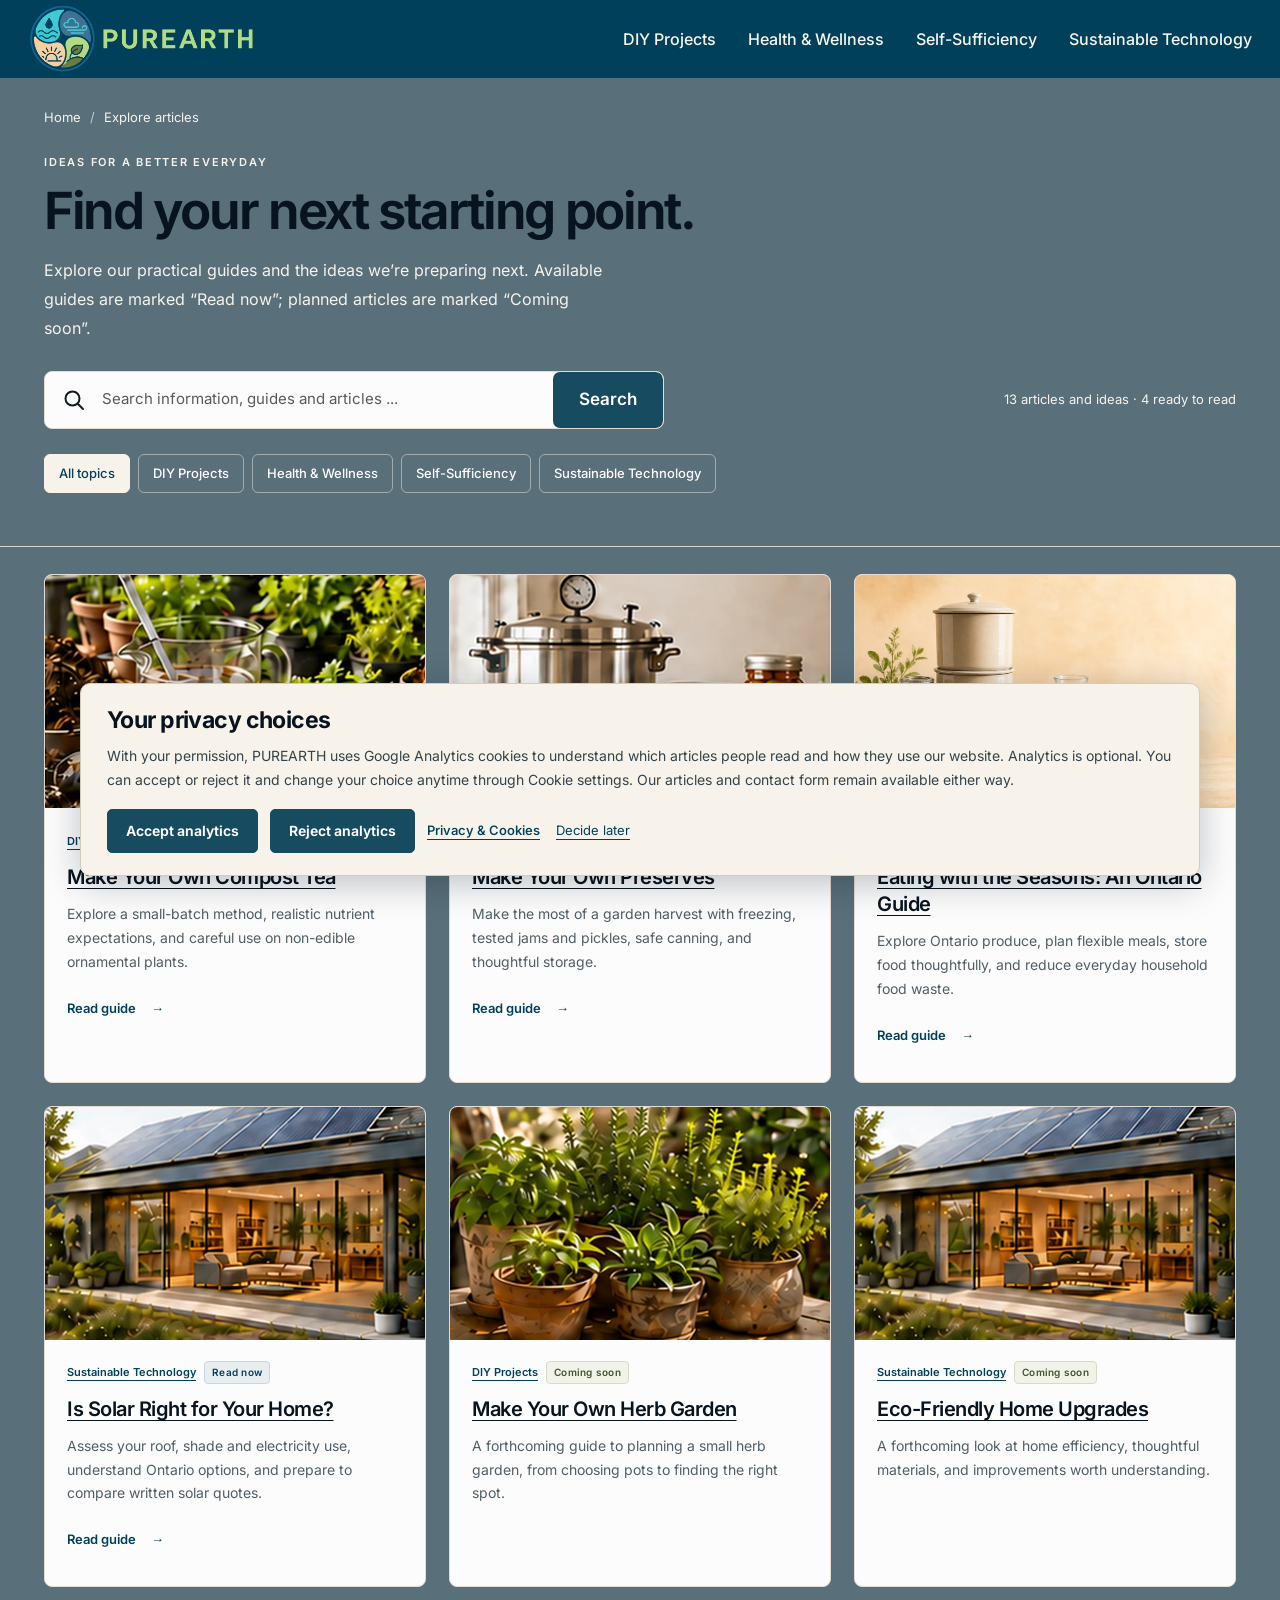
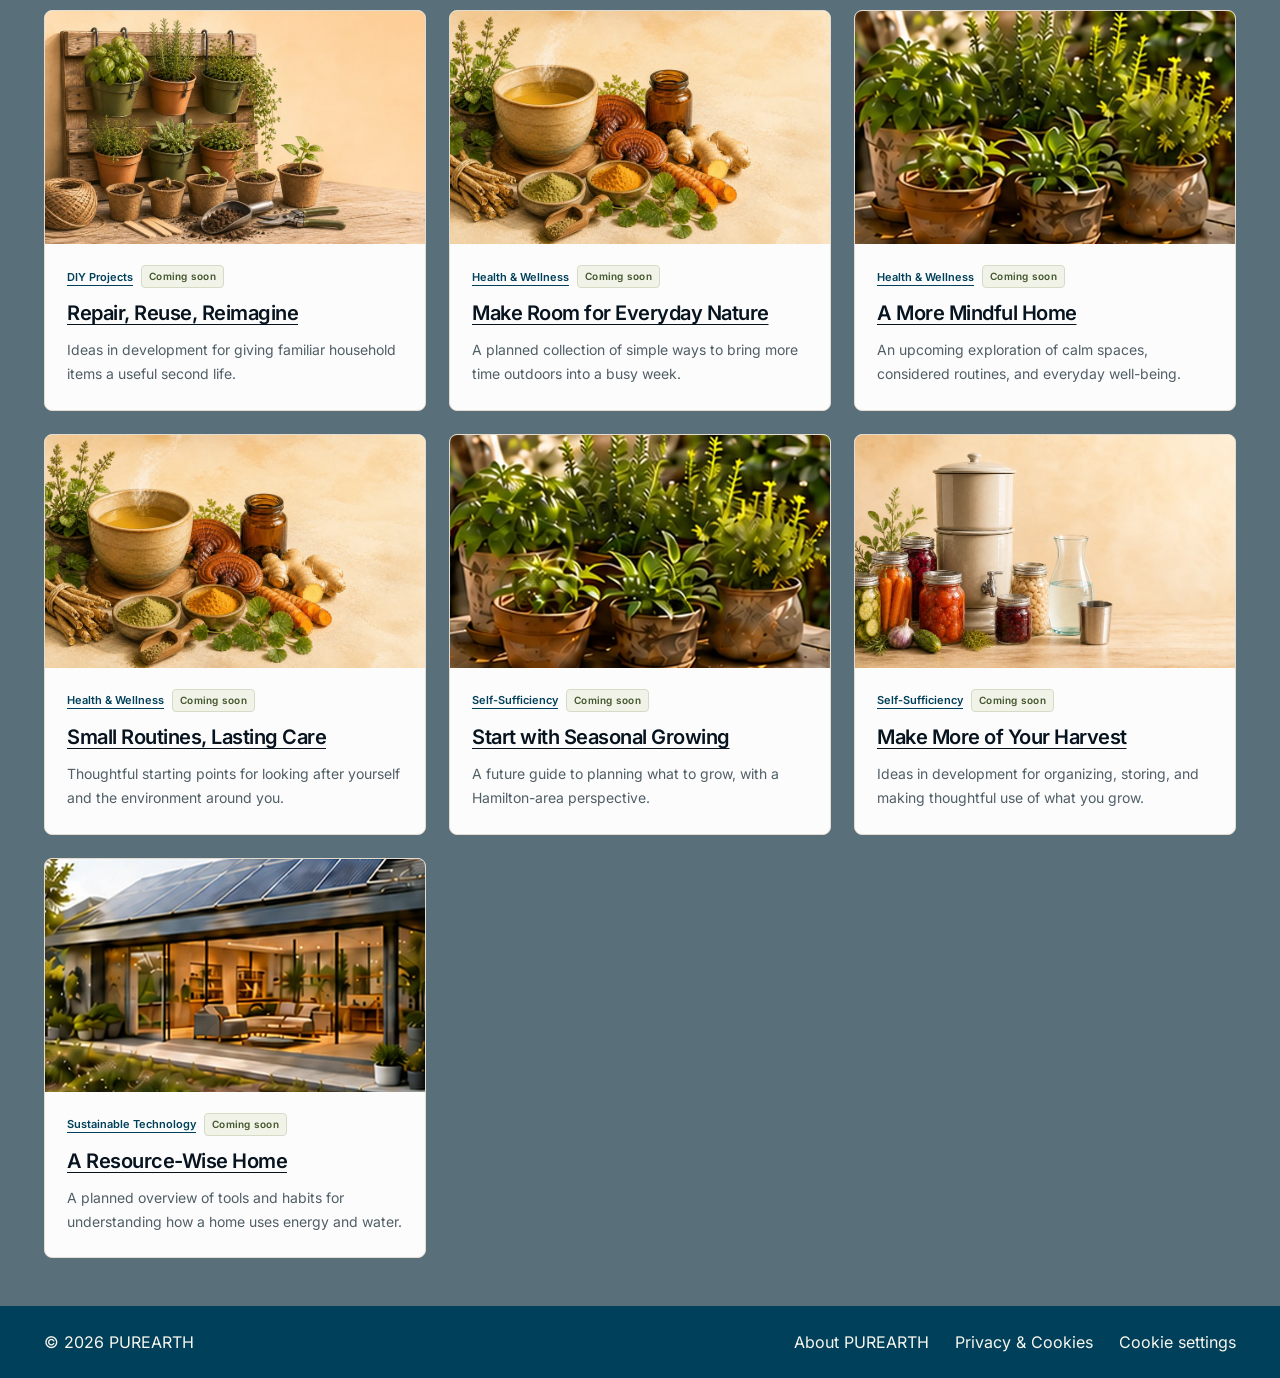
==== articles.html @ fa73b96b "Add files via upload" ====
<!doctype html>
<html lang="en-CA">
<head>
  <meta charset="utf-8">
  <meta name="viewport" content="width=device-width, initial-scale=1">
  <meta name="theme-color" content="#01405a">
  <meta name="description" content="Find PUREARTH guides about practical projects, seasonal eating, home preservation, and residential solar, alongside upcoming ideas.">
  <title>Explore Articles | PUREARTH</title>
  <link rel="icon" href="assets/images/favicon.png" type="image/png">
  <link rel="preload" href="assets/fonts/inter-latin.woff2" as="font" type="font/woff2" crossorigin>
  <link rel="stylesheet" href="assets/styles.css">
  <link rel="stylesheet" href="assets/privacy.css">
  <script src="assets/content.js" defer></script>
  <script src="assets/site.js" defer></script>
  <script src="assets/privacy.js" defer></script>
  <noscript><style>.main-nav{display:flex!important;flex-wrap:wrap;flex-direction:row}.menu-toggle{display:none!important}</style></noscript>
</head>
<body data-page="articles" data-analytics-page="articles.html">
<a class="skip-link" href="#main-content">Skip to content</a>
  <header class="site-header"><div class="header-inner">
    <a class="brand" href="index.html" aria-label="PUREARTH home"><img src="assets/images/purearth-logo.webp" alt="PUREARTH" width="900" height="268" fetchpriority="high"></a>
    <button class="menu-toggle" aria-expanded="false" aria-controls="main-nav" type="button"><svg viewBox="0 0 24 24" width="20" height="20" fill="none" aria-hidden="true"><path d="M4 6h16M4 12h16M4 18h16" stroke="currentColor" stroke-width="1.8" stroke-linecap="round"/></svg><span>Menu</span></button>
    <nav class="main-nav" id="main-nav" aria-label="Main navigation"><a href="diy-projects.html">DIY Projects</a><a href="health-wellness.html">Health &amp; Wellness</a><a href="self-sufficiency.html">Self-Sufficiency</a><a href="sustainable-technology.html">Sustainable Technology</a></nav>
  </div></header>
<main id="main-content"><section class="page-top"><div class="container"><nav class="breadcrumbs" aria-label="Breadcrumb"><a href="index.html">Home</a><span aria-hidden="true">/</span><span aria-current="page">Explore articles</span></nav><div class="directory-header"><p class="eyebrow">Ideas for a better everyday</p><h1 class="page-title">Find your next starting point.</h1><p class="page-description">Explore our practical guides and the ideas we’re preparing next. Available guides are marked “Read now”; planned articles are marked “Coming soon”.</p></div><div class="directory-toolbar"><form class="search-form directory-search" action="articles.html" method="get" role="search" id="directory-search">
    <label class="sr-only" for="directory-query">Search information, guides and articles</label><svg width="24" height="24" viewBox="0 0 24 24" fill="none" aria-hidden="true"><circle cx="10.5" cy="10.5" r="7" stroke="currentColor" stroke-width="2"/><path d="m16 16 5 5" stroke="currentColor" stroke-width="2" stroke-linecap="round"/></svg>
    <input id="directory-query" name="q" type="search" placeholder="Search information, guides and articles ..." maxlength="120" autocomplete="off">
    <button type="submit">Search</button>
  </form><p class="results-count" id="results-count" role="status" aria-live="polite" aria-atomic="true">13 articles and ideas · 4 ready to read</p></div><div class="filter-row" role="group" aria-label="Filter articles by topic"><button class="filter-button" type="button" data-filter="all" aria-pressed="true">All topics</button><button class="filter-button" type="button" data-filter="diy" aria-pressed="false">DIY Projects</button><button class="filter-button" type="button" data-filter="wellness" aria-pressed="false">Health &amp; Wellness</button><button class="filter-button" type="button" data-filter="self" aria-pressed="false">Self-Sufficiency</button><button class="filter-button" type="button" data-filter="technology" aria-pressed="false">Sustainable Technology</button></div><noscript><p class="noscript-notice">All guides and upcoming ideas are shown below. Enable JavaScript to search or filter this collection.</p></noscript></div></section><section class="collection-section" aria-label="Articles and upcoming ideas"><div class="container"><div class="article-grid collection-grid" id="article-results"><article class="article-card" data-category="diy" data-published="true" data-search="make your own compost tea explore a small-batch method, realistic nutrient expectations, and careful use on non-edible ornamental plants. diy projects compost garden soil"><img src="assets/images/article-compost-tea.webp" alt="" width="640" height="395" loading="lazy" decoding="async"><div class="article-copy"><div class="article-meta"><a href="diy-projects.html">DIY Projects</a><span class="status-label status-published">Read now</span></div><h3><a href="make-your-own-compost-tea.html">Make Your Own Compost Tea</a></h3><p>Explore a small-batch method, realistic nutrient expectations, and careful use on non-edible ornamental plants.</p><a class="article-read-link" href="make-your-own-compost-tea.html" aria-label="Read Make Your Own Compost Tea">Read guide <span aria-hidden="true">→</span></a></div></article><article class="article-card" data-category="self" data-published="true" data-search="make your own preserves make the most of a garden harvest with freezing, tested jams and pickles, safe canning, and thoughtful storage. self-sufficiency food canning preserving harvest"><img src="assets/images/article-preserves.webp" alt="" width="640" height="395" loading="lazy" decoding="async"><div class="article-copy"><div class="article-meta"><a href="self-sufficiency.html">Self-Sufficiency</a><span class="status-label status-published">Read now</span></div><h3><a href="make-your-own-preserves.html">Make Your Own Preserves</a></h3><p>Make the most of a garden harvest with freezing, tested jams and pickles, safe canning, and thoughtful storage.</p><a class="article-read-link" href="make-your-own-preserves.html" aria-label="Read Make Your Own Preserves">Read guide <span aria-hidden="true">→</span></a></div></article><article class="article-card" data-category="wellness" data-published="true" data-search="eating with the seasons: an ontario guide explore ontario produce, plan flexible meals, store food thoughtfully, and reduce everyday household food waste. health &amp; wellness seasonal ontario hamilton food produce meals waste"><img src="assets/images/category-graphic-3.webp" alt="" width="640" height="395" loading="lazy" decoding="async"><div class="article-copy"><div class="article-meta"><a href="health-wellness.html">Health &amp; Wellness</a><span class="status-label status-published">Read now</span></div><h3><a href="eating-with-the-seasons-ontario.html">Eating with the Seasons: An Ontario Guide</a></h3><p>Explore Ontario produce, plan flexible meals, store food thoughtfully, and reduce everyday household food waste.</p><a class="article-read-link" href="eating-with-the-seasons-ontario.html" aria-label="Read Eating with the Seasons: An Ontario Guide">Read guide <span aria-hidden="true">→</span></a></div></article><article class="article-card" data-category="technology" data-published="true" data-search="is solar right for your home? assess your roof, shade and electricity use, understand ontario options, and prepare to compare written solar quotes. sustainable technology solar energy technology roof shade ontario hamilton"><img src="assets/images/article-eco-home.webp" alt="" width="640" height="395" loading="lazy" decoding="async"><div class="article-copy"><div class="article-meta"><a href="sustainable-technology.html">Sustainable Technology</a><span class="status-label status-published">Read now</span></div><h3><a href="is-solar-right-for-your-home.html">Is Solar Right for Your Home?</a></h3><p>Assess your roof, shade and electricity use, understand Ontario options, and prepare to compare written solar quotes.</p><a class="article-read-link" href="is-solar-right-for-your-home.html" aria-label="Read Is Solar Right for Your Home?">Read guide <span aria-hidden="true">→</span></a></div></article><article class="article-card" data-category="diy" data-published="false" data-search="make your own herb garden a forthcoming guide to planning a small herb garden, from choosing pots to finding the right spot. diy projects herbs garden pots plants"><img src="assets/images/article-herb-garden.webp" alt="" width="640" height="395" loading="lazy" decoding="async"><div class="article-copy"><div class="article-meta"><a href="diy-projects.html">DIY Projects</a><span class="status-label">Coming soon</span></div><h3><a href="diy-projects.html#herb-garden">Make Your Own Herb Garden</a></h3><p>A forthcoming guide to planning a small herb garden, from choosing pots to finding the right spot.</p></div></article><article class="article-card" data-category="technology" data-published="false" data-search="eco-friendly home upgrades a forthcoming look at home efficiency, thoughtful materials, and improvements worth understanding. sustainable technology home solar energy efficiency"><img src="assets/images/article-eco-home.webp" alt="" width="640" height="395" loading="lazy" decoding="async"><div class="article-copy"><div class="article-meta"><a href="sustainable-technology.html">Sustainable Technology</a><span class="status-label">Coming soon</span></div><h3><a href="sustainable-technology.html#eco-home">Eco-Friendly Home Upgrades</a></h3><p>A forthcoming look at home efficiency, thoughtful materials, and improvements worth understanding.</p></div></article><article class="article-card" data-category="diy" data-published="false" data-search="repair, reuse, reimagine ideas in development for giving familiar household items a useful second life. diy projects repair reuse waste"><img src="assets/images/category-graphic-1.webp" alt="" width="640" height="395" loading="lazy" decoding="async"><div class="article-copy"><div class="article-meta"><a href="diy-projects.html">DIY Projects</a><span class="status-label">Coming soon</span></div><h3><a href="diy-projects.html#repair-reuse">Repair, Reuse, Reimagine</a></h3><p>Ideas in development for giving familiar household items a useful second life.</p></div></article><article class="article-card" data-category="wellness" data-published="false" data-search="make room for everyday nature a planned collection of simple ways to bring more time outdoors into a busy week. health &amp; wellness nature outdoors mindful"><img src="assets/images/category-graphic-2.webp" alt="" width="640" height="395" loading="lazy" decoding="async"><div class="article-copy"><div class="article-meta"><a href="health-wellness.html">Health &amp; Wellness</a><span class="status-label">Coming soon</span></div><h3><a href="health-wellness.html#everyday-nature">Make Room for Everyday Nature</a></h3><p>A planned collection of simple ways to bring more time outdoors into a busy week.</p></div></article><article class="article-card" data-category="wellness" data-published="false" data-search="a more mindful home an upcoming exploration of calm spaces, considered routines, and everyday well-being. health &amp; wellness mindful wellness home"><img src="assets/images/article-herb-garden.webp" alt="" width="640" height="395" loading="lazy" decoding="async"><div class="article-copy"><div class="article-meta"><a href="health-wellness.html">Health &amp; Wellness</a><span class="status-label">Coming soon</span></div><h3><a href="health-wellness.html#mindful-home">A More Mindful Home</a></h3><p>An upcoming exploration of calm spaces, considered routines, and everyday well-being.</p></div></article><article class="article-card" data-category="wellness" data-published="false" data-search="small routines, lasting care thoughtful starting points for looking after yourself and the environment around you. health &amp; wellness routines wellness living"><img src="assets/images/category-graphic-2.webp" alt="" width="640" height="395" loading="lazy" decoding="async"><div class="article-copy"><div class="article-meta"><a href="health-wellness.html">Health &amp; Wellness</a><span class="status-label">Coming soon</span></div><h3><a href="health-wellness.html#thoughtful-routines">Small Routines, Lasting Care</a></h3><p>Thoughtful starting points for looking after yourself and the environment around you.</p></div></article><article class="article-card" data-category="self" data-published="false" data-search="start with seasonal growing a future guide to planning what to grow, with a hamilton-area perspective. self-sufficiency growing hamilton seasons garden"><img src="assets/images/article-herb-garden.webp" alt="" width="640" height="395" loading="lazy" decoding="async"><div class="article-copy"><div class="article-meta"><a href="self-sufficiency.html">Self-Sufficiency</a><span class="status-label">Coming soon</span></div><h3><a href="self-sufficiency.html#seasonal-growing">Start with Seasonal Growing</a></h3><p>A future guide to planning what to grow, with a Hamilton-area perspective.</p></div></article><article class="article-card" data-category="self" data-published="false" data-search="make more of your harvest ideas in development for organizing, storing, and making thoughtful use of what you grow. self-sufficiency harvest storage food waste"><img src="assets/images/category-graphic-3.webp" alt="" width="640" height="395" loading="lazy" decoding="async"><div class="article-copy"><div class="article-meta"><a href="self-sufficiency.html">Self-Sufficiency</a><span class="status-label">Coming soon</span></div><h3><a href="self-sufficiency.html#use-the-harvest">Make More of Your Harvest</a></h3><p>Ideas in development for organizing, storing, and making thoughtful use of what you grow.</p></div></article><article class="article-card" data-category="technology" data-published="false" data-search="a resource-wise home a planned overview of tools and habits for understanding how a home uses energy and water. sustainable technology water energy home efficiency"><img src="assets/images/article-eco-home.webp" alt="" width="640" height="395" loading="lazy" decoding="async"><div class="article-copy"><div class="article-meta"><a href="sustainable-technology.html">Sustainable Technology</a><span class="status-label">Coming soon</span></div><h3><a href="sustainable-technology.html#resource-wise">A Resource-Wise Home</a></h3><p>A planned overview of tools and habits for understanding how a home uses energy and water.</p></div></article></div><div class="no-results" id="no-results" hidden><h2>No matching topics yet.</h2><p>Try a broader search, such as “garden”, “home”, or “energy”.</p><button class="button" id="reset-search" type="button">Show all topics</button></div></div></section></main>
<footer class="site-footer"><div class="container footer-inner"><p>© 2026 PUREARTH</p><nav aria-label="Footer"><a href="about.html">About PUREARTH</a><a href="privacy.html">Privacy &amp; Cookies</a><a href="privacy.html#choices" data-cookie-settings>Cookie settings</a></nav></div></footer>
<section class="privacy-banner" id="privacy-banner" aria-labelledby="privacy-banner-title" hidden><div class="privacy-banner-copy"><h2 id="privacy-banner-title">Your privacy choices</h2><p>With your permission, PUREARTH uses Google Analytics cookies to understand which articles people read and how they use our website. Analytics is optional. You can accept or reject it and change your choice anytime through Cookie settings. Our articles and contact form remain available either way.</p></div><div class="privacy-actions"><button class="privacy-button" type="button" data-consent="granted">Accept analytics</button><button class="privacy-button" type="button" data-consent="denied">Reject analytics</button><a href="privacy.html">Privacy &amp; Cookies</a><button class="privacy-later" id="privacy-later" type="button">Decide later</button></div></section>
<dialog class="privacy-dialog" id="privacy-dialog" aria-labelledby="privacy-dialog-title" aria-describedby="privacy-dialog-description"><h2 id="privacy-dialog-title">Your privacy choices</h2><p id="privacy-dialog-description">Analytics is optional and off until you accept. Essential browser storage remembers your choice. You can browse our articles and use the contact form with analytics off.</p><p class="privacy-choice-status" data-consent-status></p><div class="privacy-actions"><button class="privacy-button" type="button" data-consent="granted">Accept analytics</button><button class="privacy-button" type="button" data-consent="denied">Reject analytics</button></div><div class="privacy-dialog-links"><a href="privacy.html">Read Privacy &amp; Cookies</a><button class="privacy-later" id="privacy-close" type="button">Close settings</button></div></dialog>
<p class="sr-only" id="privacy-announcement" role="status" aria-live="polite"></p>
</body>
</html>
---- assets/styles.css ----
@font-face {
  font-family: 'Inter';
  src: url('fonts/inter-latin.woff2') format('woff2');
  font-weight: 100 900;
  font-style: normal;
  font-display: swap;
}

:root {
  --slate: #596f7a;
  --banner: #01405a;
  --button: #164b60;
  --ink: #07131e;
  --paper: #fcfcfc;
  --cream: #f7f3eb;
  --border: #e5dcd1;
  --olive: #586d33;
  --muted: #505e66;
  --light-text: #f8f6ee;
  --radius: 8px;
  --container: 1600px;
  --footer-height: 72px;
}

* { box-sizing: border-box; }
html { scroll-behavior: smooth; scroll-padding-top: 24px; }
body { margin: 0; color: var(--ink); background: var(--slate); font-family: 'Inter', Arial, sans-serif; -webkit-font-smoothing: antialiased; line-height: 1.5; }
a { color: inherit; text-decoration-thickness: 1px; text-underline-offset: 4px; }
button, input, textarea, select { font: inherit; }
button, a, input, textarea { -webkit-tap-highlight-color: transparent; }
button { cursor: pointer; }
img { display: block; max-width: 100%; height: auto; }
svg { display: block; flex: none; }
h1, h2, h3, p { margin-top: 0; }
[hidden] { display: none !important; }
:focus-visible { outline: 3px solid #f9cfa1; outline-offset: 5px; }
.paper :focus-visible, input:focus-visible, textarea:focus-visible, .category-card:focus-visible, .article-card:focus-visible { outline-color: var(--banner); }
.container { width: min(calc(100% - 88px), var(--container)); margin-inline: auto; }
.sr-only { position: absolute; width: 1px; height: 1px; padding: 0; overflow: hidden; clip: rect(0, 0, 0, 0); white-space: nowrap; border: 0; }
.skip-link { position: fixed; z-index: 20; top: 12px; left: 12px; background: var(--paper); color: var(--ink); padding: 12px 18px; border-radius: 4px; transform: translateY(-180%); }
.skip-link:focus { transform: translateY(0); }

.site-header, .site-footer { color: var(--light-text); background: var(--banner); }
.header-inner { width: min(calc(100% - 56px), 1660px); min-height: 78px; display: flex; align-items: center; justify-content: space-between; gap: 32px; margin-inline: auto; }
.brand { display: inline-flex; flex: none; align-items: center; min-width: 200px; text-decoration: none; }
.brand img { width: 230px; height: 68px; object-fit: contain; }
.main-nav { display: flex; align-items: center; gap: clamp(20px, 2.5vw, 42px); }
.main-nav a { position: relative; padding: 25px 0; white-space: nowrap; text-decoration: none; font-size: 16px; font-weight: 500; }
.main-nav a::after { content: ''; position: absolute; left: 0; right: 0; bottom: 17px; height: 2px; background: #c5db94; transform: scaleX(0); transition: transform .18s ease; }
.main-nav a:hover::after, .main-nav a[aria-current='page']::after { transform: scaleX(1); }
.menu-toggle { display: none; color: var(--light-text); background: transparent; border: 1px solid #d7e3ea77; border-radius: 6px; padding: 8px 11px; align-items: center; gap: 8px; }
.site-footer { margin-top: auto; }
.footer-inner { min-height: var(--footer-height); display: flex; align-items: center; justify-content: space-between; gap: 22px; font-size: 16px; padding-block: 20px; }
.footer-inner p { margin-bottom: 0; }
.footer-inner nav { display: flex; gap: 26px; }
.footer-inner a { text-decoration: none; }
.footer-inner a:hover { text-decoration: underline; }
.domain-sale-banner { display: flex; align-items: center; justify-content: center; min-height: var(--footer-height); padding-block: 12px; background: #ffeb00; color: #000; text-align: center; }
.domain-sale-banner p { margin: 0; font-size: clamp(14px, 1.45vw, 22px); line-height: 1.35; font-weight: 750; text-wrap: balance; }
body { min-height: 100vh; display: flex; flex-direction: column; }
main { flex: 1; }

.home-intro { padding-block: 34px 26px; }
.intro-grid { display: grid; grid-template-columns: 1fr 1.07fr; gap: clamp(28px, 5vw, 76px); align-items: stretch; }
.intro-copy { min-width: 0; display: flex; flex-direction: column; justify-content: space-between; padding-block: 4px 0; }
.hero-heading { font-size: clamp(32px, 3.3vw, 52px); line-height: 1.2; font-weight: 650; letter-spacing: -.045em; margin-bottom: 24px; }
.hero-heading span { display: block; margin-bottom: clamp(14px, 1.3vw, 21px); white-space: nowrap; }
.hero-heading span:last-child { margin-bottom: 0; font-size: .94em; }
.search-form { display: flex; align-items: stretch; border: 1px solid var(--border); border-radius: var(--radius); background: var(--paper); min-height: 58px; overflow: hidden; }
.search-form svg { width: 24px; height: 24px; margin: 16px 0 16px 17px; color: #10191d; }
.search-form input { min-width: 0; width: 100%; border: 0; outline: none; background: transparent; padding: 14px 16px; font-size: 15px; color: var(--ink); }
.search-form input::placeholder { color: #585a5d; opacity: 1; }
.search-form:focus-within { outline: 3px solid var(--cream); outline-offset: 4px; }
.search-form button { flex: none; background: var(--button); color: white; font-size: 17px; font-weight: 600; border: 0; border-radius: 7px; padding-inline: 26px; transition: background .15s ease; }
.search-form button:hover { background: #0a3648; }
.category-stack { display: grid; grid-template-rows: repeat(4, 1fr); gap: 7px; }
.category-card { display: grid; grid-template-columns: 16.8% 40.2% 43%; border: 1px solid var(--border); overflow: hidden; background: var(--paper); border-radius: var(--radius); height: clamp(108px, 7.6vw, 124px); color: var(--ink); text-decoration: none; transition: box-shadow .18s ease, transform .18s ease; }
.category-card:hover { transform: translateX(3px); box-shadow: 0 4px 14px #13263126; }
.category-icon { width: 100%; height: 100%; object-fit: cover; background: var(--olive); }
.category-copy { align-self: center; padding: 12px 13px 12px 21px; }
.category-copy h2 { font-size: clamp(17px, 1.35vw, 21px); line-height: 1.18; letter-spacing: -.035em; margin-bottom: 9px; font-weight: 650; }
.category-copy p { font-size: clamp(12px, .92vw, 14px); line-height: 1.6; margin: 0; }
.category-scene { position: relative; overflow: hidden; min-height: 100%; background: #fce5c4; }
.category-scene img { position: absolute; width: 100%; height: 100%; object-fit: cover; object-position: 28% center; }
.category-scene svg { position: absolute; right: 13px; top: calc(50% - 12px); width: 24px; height: 24px; color: #41612b; filter: drop-shadow(0 0 3px #fff6df); }

.featured-section { border-top: 1px solid #d7d2cb; padding-block: 20px 30px; }
.section-heading { display: flex; align-items: center; justify-content: space-between; gap: 20px; margin-bottom: 12px; }
.section-heading h2 { margin: 0; font-size: clamp(23px, 2.1vw, 30px); font-weight: 650; letter-spacing: -.035em; line-height: 1.35; }
.view-all { color: var(--banner); background: var(--cream); display: inline-flex; align-items: center; gap: 12px; padding: 5px 9px 5px 12px; border-radius: 5px; white-space: nowrap; text-decoration: none; font-size: 16px; }
.view-all:hover { background: white; }
.view-all svg { width: 18px; height: 18px; }
.article-grid { display: grid; grid-template-columns: repeat(4, minmax(0, 1fr)); gap: 16px; }
.article-card { display: flex; flex-direction: column; background: var(--paper); border: 1px solid var(--border); border-radius: var(--radius); overflow: hidden; text-decoration: none; color: var(--ink); min-width: 0; transition: transform .18s ease, box-shadow .18s ease; }
a.article-card:hover { transform: translateY(-3px); box-shadow: 0 7px 18px #172f3a2b; }
.article-card > img { width: 100%; aspect-ratio: 1.63; object-fit: cover; }
.article-card .article-copy { padding: 15px 16px 17px; }
.article-card h3 { margin: 0; font-size: clamp(15px, 1.3vw, 20px); font-weight: 600; letter-spacing: -.025em; line-height: 1.35; }
.article-card p { margin: 11px 0 0; color: var(--muted); font-size: 14px; line-height: 1.7; }

.page-top { padding-block: 30px 28px; }
.breadcrumbs { display: flex; gap: 9px; align-items: center; font-size: 13px; margin-bottom: 26px; color: var(--cream); }
.breadcrumbs a { text-decoration: none; }
.breadcrumbs a:hover { text-decoration: underline; }
.breadcrumbs span[aria-hidden] { opacity: .7; }
.page-intro-grid { display: grid; grid-template-columns: 1.1fr 1fr; gap: 48px; align-items: center; }
.eyebrow { color: var(--cream); font-size: 11px; font-weight: 600; text-transform: uppercase; letter-spacing: .16em; margin-bottom: 12px; }
.page-title { font-size: clamp(34px, 4vw, 58px); line-height: 1.1; letter-spacing: -.045em; font-weight: 650; margin-bottom: 18px; }
.page-lead { font-size: clamp(21px, 2.1vw, 29px); font-weight: 500; letter-spacing: -.025em; line-height: 1.35; margin-bottom: 14px; }
.page-description { color: var(--cream); font-size: 16px; max-width: 560px; line-height: 1.8; margin-bottom: 0; }
.category-cover { border: 1px solid var(--border); border-radius: var(--radius); width: 100%; aspect-ratio: 2.25; object-fit: cover; object-position: left center; }
.topic-tags { display: flex; flex-wrap: wrap; gap: 8px; padding: 0; list-style: none; margin: 22px 0 0; }
.topic-tags li { border: 1px solid #e5dcd166; border-radius: 30px; color: var(--cream); font-size: 12px; padding: 6px 12px; }
.collection-section { border-top: 1px solid #d7d2cb; padding-block: 27px 48px; }
.collection-section .section-heading { margin-bottom: 22px; align-items: end; }
.collection-section .section-heading p { margin: 7px 0 0; color: var(--cream); font-size: 14px; }
.collection-grid { grid-template-columns: repeat(3, minmax(0, 1fr)); gap: 23px; }
.article-card[id] { scroll-margin-top: 30px; }
.article-card:target { outline: 3px solid #f9cfa1; outline-offset: 5px; }
.article-meta { display: flex; gap: 8px; align-items: center; flex-wrap: wrap; margin-bottom: 12px; }
.article-meta a { font-size: 11px; color: var(--banner); font-weight: 600; }
.status-label { display: inline-block; border: 1px solid #d5dcc5; background: #f1f3e9; color: #42552b; border-radius: 4px; font-size: 10px; font-weight: 600; padding: 3px 7px; letter-spacing: .025em; }
.status-published { border-color: #c5d8df; background: #e8eef0; color: var(--banner); }
.article-read-link { display: inline-flex; align-items: center; gap: 15px; min-height: 44px; margin-top: 13px; color: var(--banner); font-size: 13px; font-weight: 600; text-decoration: none; }
.article-read-link:hover { text-decoration: underline; }
.main-nav a[aria-current='true']::after { transform: scaleX(1); }
.collection-grid .article-copy { padding: 21px 22px 24px; }
.collection-grid .article-card h3 { font-size: 20px; }
.collection-note { display: flex; align-items: center; justify-content: space-between; gap: 28px; border-top: 1px solid #e5dcd16b; padding-top: 28px; margin-top: 36px; color: var(--cream); }
.collection-note p { margin: 0; font-size: 14px; }
.text-link { font-size: 14px; font-weight: 500; white-space: nowrap; }

.directory-header { max-width: 780px; margin-bottom: 28px; }
.directory-toolbar { display: flex; align-items: center; justify-content: space-between; flex-wrap: wrap; gap: 20px; margin-top: 28px; }
.directory-search { width: min(100%, 620px); }
.filter-row { display: flex; gap: 8px; flex-wrap: wrap; margin: 25px 0; }
.filter-button { border: 1px solid #f7f3eb77; border-radius: 6px; background: transparent; color: white; padding: 9px 14px; font-size: 13px; font-weight: 500; }
.filter-button:hover { background: #ffffff16; }
.filter-button[aria-pressed='true'] { background: var(--cream); color: var(--banner); border-color: var(--cream); }
.results-count { color: var(--cream); font-size: 13px; margin: 0; }
.no-results { text-align: center; padding: 54px 25px; background: var(--cream); border-radius: 8px; color: var(--ink); }
.no-results h2 { font-size: 25px; margin-bottom: 12px; }
.no-results p { color: var(--muted); margin-bottom: 22px; }
.button { display: inline-flex; align-items: center; justify-content: center; border-radius: 6px; background: var(--button); color: white; border: 1px solid var(--button); padding: 12px 20px; font-size: 14px; font-weight: 600; text-decoration: none; }
.button:hover { background: #0a3648; }
.button-secondary { background: transparent; color: var(--banner); }
.button-secondary:hover { background: #e5eae7; }

.about-intro { max-width: 850px; padding-bottom: 10px; }
.about-intro .page-description { max-width: 760px; font-size: 18px; }
.about-layout { display: grid; grid-template-columns: 1fr 1fr; gap: 24px; margin-bottom: 36px; }
.paper { background: var(--cream); border: 1px solid var(--border); border-radius: var(--radius); padding: clamp(25px, 3.3vw, 48px); }
.paper h2 { font-size: 28px; letter-spacing: -.035em; line-height: 1.25; margin-bottom: 18px; }
.paper p { color: #33434b; font-size: 15px; line-height: 1.85; }
.paper p:last-child { margin-bottom: 0; }
.value-list { list-style: none; padding: 0; margin: 0; }
.value-list li { padding: 18px 0; border-top: 1px solid #ded9d0; }
.value-list li:first-child { padding-top: 0; border-top: 0; }
.value-list li:last-child { padding-bottom: 0; }
.value-list h3 { margin-bottom: 4px; font-size: 16px; font-weight: 600; }
.value-list p { font-size: 14px; margin-bottom: 0; }
.contact-section { margin-bottom: 50px; display: grid; grid-template-columns: .8fr 1.2fr; gap: 55px; }
.contact-details { margin-top: 30px; }
.contact-details dt { font-size: 11px; text-transform: uppercase; letter-spacing: .1em; color: var(--muted); margin-top: 22px; margin-bottom: 5px; font-weight: 600; }
.contact-details dd { margin: 0; font-size: 15px; }
.contact-trap { display: none; }
.contact-status { margin: 18px 0 0; padding: 14px 16px; background: #edf0e6; border: 1px solid #d5dcc5; border-radius: 5px; color: #17313b; font-size: 14px !important; line-height: 1.7; }
.contact-status.is-error { background: #f6e8df; border-color: #bc9476; color: #6b311d; }
#contact-send-button:disabled { opacity: .7; cursor: progress; }
.field-row { display: grid; grid-template-columns: 1fr 1fr; gap: 16px; }
.field { margin-bottom: 17px; }
.field label { display: block; font-size: 13px; font-weight: 600; margin-bottom: 7px; }
.field input, .field textarea { display: block; width: 100%; border: 1px solid #b3bdbd; background: white; color: var(--ink); border-radius: 5px; padding: 11px 12px; font-size: 14px; }
.field textarea { resize: vertical; min-height: 130px; }
.form-note { font-size: 12px !important; margin: 0 0 17px; }
.form-actions { display: flex; gap: 12px; align-items: center; flex-wrap: wrap; }
.message-review { margin-top: 22px; border-top: 1px solid #cbd0c8; padding-top: 22px; }
.message-review h3 { font-size: 18px; margin-bottom: 10px; }
.message-review pre { font: inherit; font-size: 14px; line-height: 1.7; white-space: pre-wrap; overflow-wrap: anywhere; background: #fff; padding: 17px; border-radius: 5px; border: 1px solid var(--border); }
.copy-status { font-size: 12px; color: #33434b; }
.noscript-notice { background: var(--cream); padding: 14px 24px; text-align: center; font-size: 14px; }

@media (min-width: 1650px) {
  .home-intro { padding-top: 43px; padding-bottom: 32px; }
  .category-card { height: 126px; }
  .hero-heading { font-size: 54px; }
  .hero-heading span { margin-bottom: 24px; }
}

@media (max-width: 1200px) {
  .container { width: calc(100% - 56px); }
  .header-inner { gap: 25px; }
  .brand { min-width: 170px; }
  .brand img { width: 200px; }
  .main-nav { gap: 22px; }
  .main-nav a { font-size: 14px; }
  .intro-grid { gap: 30px; grid-template-columns: .95fr 1.05fr; }
  .hero-heading { font-size: 3.3vw; }
  .category-copy { padding: 13px 12px 13px 17px; }
  .category-copy h2 { font-size: 17px; }
  .category-copy p { font-size: 12px; }
  .category-card { height: 108px; }
  .search-form input { font-size: 13px; padding-inline: 12px; }
  .search-form button { padding-inline: 20px; font-size: 15px; }
}

@media (max-width: 950px) {
  .header-inner { flex-wrap: wrap; gap: 0; }
  .menu-toggle { display: inline-flex; }
  .main-nav { display: none; width: 100%; flex-direction: column; gap: 0; align-items: stretch; padding: 2px 0 16px; }
  .main-nav.is-open { display: flex; }
  .main-nav a { padding: 12px 10px; font-size: 15px; border-top: 1px solid #d7e3ea24; }
  .main-nav a::after { display: none; }
  .main-nav a[aria-current='page'] { background: #ffffff12; }
  .intro-grid { grid-template-columns: 1fr; gap: 32px; }
  .intro-copy { padding: 0; }
  .hero-heading { font-size: clamp(30px, 4.3vw, 42px); margin-bottom: 22px; }
  .hero-heading span { margin-bottom: 12px; }
  .search-form { max-width: 620px; }
  .search-form input { font-size: 15px; }
  .category-card { grid-template-columns: 104px minmax(0, 1fr) 39%; height: 108px; }
  .category-copy h2 { font-size: 20px; }
  .category-copy p { font-size: 13px; }
  .category-stack { gap: 9px; }
  .article-grid { grid-template-columns: repeat(2, minmax(0, 1fr)); gap: 18px; }
  .article-card h3 { font-size: 17px; }
  .page-intro-grid { gap: 30px; }
  .category-cover { aspect-ratio: 1.5; }
  .contact-section { grid-template-columns: .8fr 1.2fr; gap: 30px; }
}

@media (max-width: 620px) {
  .container { width: calc(100% - 36px); }
  .header-inner { width: calc(100% - 32px); min-height: 70px; }
  .brand img { width: 190px; height: 60px; }
  .brand { min-width: 0; }
  .menu-toggle { font-size: 13px; padding: 7px 8px; }
  .menu-toggle svg { width: 18px; height: 18px; }
  .home-intro { padding-top: 27px; padding-bottom: 25px; }
  .intro-grid { gap: 27px; }
  .hero-heading { font-size: clamp(24px, 6.35vw, 38px); letter-spacing: -.04em; line-height: 1.35; }
  .hero-heading span { margin-bottom: 10px; }
  .hero-heading span:last-child { font-size: .88em; }
  .search-form { min-height: 52px; }
  .search-form svg { width: 20px; height: 20px; margin: 15px 0 15px 12px; }
  .search-form input { padding: 12px 10px; font-size: 12px; }
  .search-form button { font-size: 14px; padding-inline: 15px; }
  .category-card { grid-template-columns: 70px minmax(0, 1fr) 26%; height: 104px; }
  .category-copy { padding: 12px 10px 12px 13px; }
  .category-copy h2 { font-size: 16px; line-height: 1.2; margin-bottom: 6px; }
  .category-copy p { font-size: 10.5px; line-height: 1.55; }
  .category-scene img { object-position: 25% center; }
  .category-scene svg { right: 7px; width: 19px; height: 19px; top: calc(50% - 9px); }
  .featured-section { padding-block: 20px 27px; }
  .section-heading { gap: 12px; align-items: center; margin-bottom: 15px; }
  .section-heading h2 { font-size: 21px; max-width: 245px; }
  .view-all { font-size: 12px; gap: 4px; padding: 6px 5px 6px 8px; }
  .view-all svg { width: 15px; }
  .article-grid { gap: 12px; }
  .article-card > img { aspect-ratio: 1.25; }
  .article-card .article-copy { padding: 12px; }
  .article-card h3 { font-size: 13px; line-height: 1.4; }
  :root { --footer-height: 74px; }
  .footer-inner { font-size: 12px; gap: 14px; }
  .domain-sale-banner { padding-block: 8px; }
  .domain-sale-banner p { font-size: clamp(12px, 3.35vw, 15px); }
  .footer-inner nav { gap: 12px; }
  .page-top { padding-top: 22px; }
  .breadcrumbs { font-size: 11px; margin-bottom: 23px; }
  .page-intro-grid { grid-template-columns: 1fr; gap: 25px; }
  .page-title { font-size: 37px; margin-bottom: 16px; }
  .page-lead { font-size: 23px; }
  .page-description { font-size: 15px; }
  .category-cover { aspect-ratio: 2.05; }
  .topic-tags { margin-top: 18px; }
  .topic-tags li { font-size: 11px; padding: 5px 9px; }
  .collection-section { padding-block: 23px 30px; }
  .collection-section .section-heading { display: block; }
  .collection-section .section-heading h2 { max-width: none; font-size: 24px; }
  .collection-section .section-heading p { font-size: 13px; }
  .collection-grid { grid-template-columns: 1fr; gap: 20px; }
  .collection-grid .article-card > img { aspect-ratio: 1.9; }
  .collection-grid .article-copy { padding: 20px; }
  .collection-grid .article-card h3 { font-size: 20px; }
  .collection-note { display: block; }
  .collection-note p { margin-bottom: 14px; }
  .directory-toolbar { margin-top: 23px; gap: 15px; }
  .filter-row { gap: 7px; margin-block: 22px; }
  .filter-button { font-size: 11px; padding: 8px 10px; }
  .about-intro .page-description { font-size: 16px; }
  .about-layout { grid-template-columns: 1fr; gap: 18px; margin-bottom: 22px; }
  .paper { padding: 25px 22px; }
  .paper h2 { font-size: 25px; }
  .contact-section { grid-template-columns: 1fr; gap: 32px; margin-bottom: 30px; }
  .field-row { grid-template-columns: 1fr; gap: 0; }
}

@media (max-width: 370px) {
  .brand img { width: 163px; }
  .category-card { grid-template-columns: 61px minmax(0, 1fr) 22%; }
  .category-copy h2 { font-size: 15px; }
  .category-copy p { font-size: 10px; }
  .section-heading h2 { font-size: 19px; }
  .footer-inner { font-size: 11px; }
}

@media (prefers-reduced-motion: reduce) {
  html { scroll-behavior: auto; }
  *, *::before, *::after { transition-duration: .01ms !important; animation-duration: .01ms !important; }
}
---- assets/privacy.css ----
/* Privacy controls share PUREARTH's cream, teal and Inter visual system. */
.footer-inner nav { flex-wrap: wrap; align-items: center; }
.privacy-banner { position: fixed; z-index: 30; inset: auto 24px 24px; max-width: 1120px; margin-inline: auto; padding: 22px 26px; background: var(--cream); color: var(--ink); border: 1px solid #d5cbbc; border-radius: 10px; box-shadow: 0 8px 36px #07131e40; }
.privacy-banner h2, .privacy-dialog h2 { font-size: 23px; line-height: 1.3; letter-spacing: -.025em; margin: 0 0 9px; }
.privacy-banner p, .privacy-dialog p { font-size: 14px; line-height: 1.7; margin: 0 0 17px; color: #33434b; }
.privacy-actions { display: flex; align-items: center; gap: 12px; flex-wrap: wrap; }
.privacy-button { min-height: 44px; padding: 11px 18px; background: var(--button); color: #fff; border: 1px solid var(--button); border-radius: 5px; font-size: 14px; line-height: 1.4; font-weight: 650; }
.privacy-button:hover { background: #0a3648; }
.privacy-banner a, .privacy-dialog a { color: var(--banner); font-size: 13px; font-weight: 550; }
.privacy-later { background: transparent; border: 0; border-radius: 3px; color: var(--banner); font-size: 13px; padding: 10px 4px; text-decoration: underline; text-underline-offset: 4px; min-height: 44px; }
.privacy-banner :focus-visible, .privacy-dialog :focus-visible { outline: 3px solid var(--banner); outline-offset: 3px; }
.privacy-dialog { width: min(560px, calc(100% - 32px)); max-height: calc(100dvh - 40px); overflow-y: auto; margin: auto; padding: 30px; border: 1px solid var(--border); border-radius: 10px; background: var(--cream); color: var(--ink); box-shadow: 0 10px 42px #07131e50; }
.privacy-dialog::backdrop { background: #07131e99; }
.privacy-dialog-links { display: flex; align-items: center; justify-content: space-between; gap: 15px; flex-wrap: wrap; margin-top: 16px; }
.privacy-choice-status { padding: 12px 15px; border-left: 3px solid var(--button); background: #e7e8de; color: #17313b !important; font-size: 14px !important; }
.privacy-layout { margin-bottom: 50px; }
.privacy-paper { max-width: 1040px; }
.privacy-paper section { margin-top: 35px; scroll-margin-top: 25px; }
.privacy-paper h2 { font-size: 25px; margin-bottom: 13px; }
.privacy-paper li { font-size: 14px; line-height: 1.9; color: #33434b; }
.privacy-updated { font-size: 12px !important; color: #505e66 !important; }
.privacy-toc { display: flex; flex-wrap: wrap; gap: 10px 20px; margin: 25px 0; padding-block: 18px; border-block: 1px solid var(--border); font-size: 14px; }
.privacy-table-wrap { overflow-x: auto; }
.privacy-table { width: 100%; border-collapse: collapse; margin-block: 12px; font-size: 14px; line-height: 1.7; text-align: left; }
.privacy-table caption { text-align: left; font-weight: 650; padding-block: 0 12px; }
.privacy-table th, .privacy-table td { padding: 13px 14px; border: 1px solid #d5cec2; vertical-align: top; }
.privacy-table thead { background: #e7e8de; }
.privacy-table tbody th { width: 32%; overflow-wrap: anywhere; }
@media (max-width: 620px) {
  .footer-inner { flex-direction: column; justify-content: center; gap: 8px; padding-block: 12px; }
  .footer-inner nav { justify-content: center; gap: 12px; }
  .privacy-banner { inset: auto 12px 12px; padding: 18px; max-height: calc(100dvh - 24px); overflow-y: auto; }
  .privacy-banner h2 { font-size: 21px; }
  .privacy-banner p { font-size: 12px; line-height: 1.6; margin-bottom: 14px; }
  .privacy-actions { gap: 10px; }
  .privacy-actions .privacy-button { flex: 1 1 calc(50% - 5px); padding: 11px 9px; font-size: 12px; }
  .privacy-actions a, .privacy-later { font-size: 12px; }
  .privacy-dialog { padding: 23px; }
  .privacy-dialog h2 { font-size: 22px; }
  .privacy-paper h2 { font-size: 23px; }
  .privacy-table th, .privacy-table td { padding: 11px 9px; font-size: 12px; }
  .privacy-layout { margin-bottom: 30px; }
}
@media (max-width: 370px) {
  .footer-inner nav { gap: 6px; font-size: 10.5px; }
}
@media print {
  .privacy-banner, .privacy-dialog { display: none !important; }
}
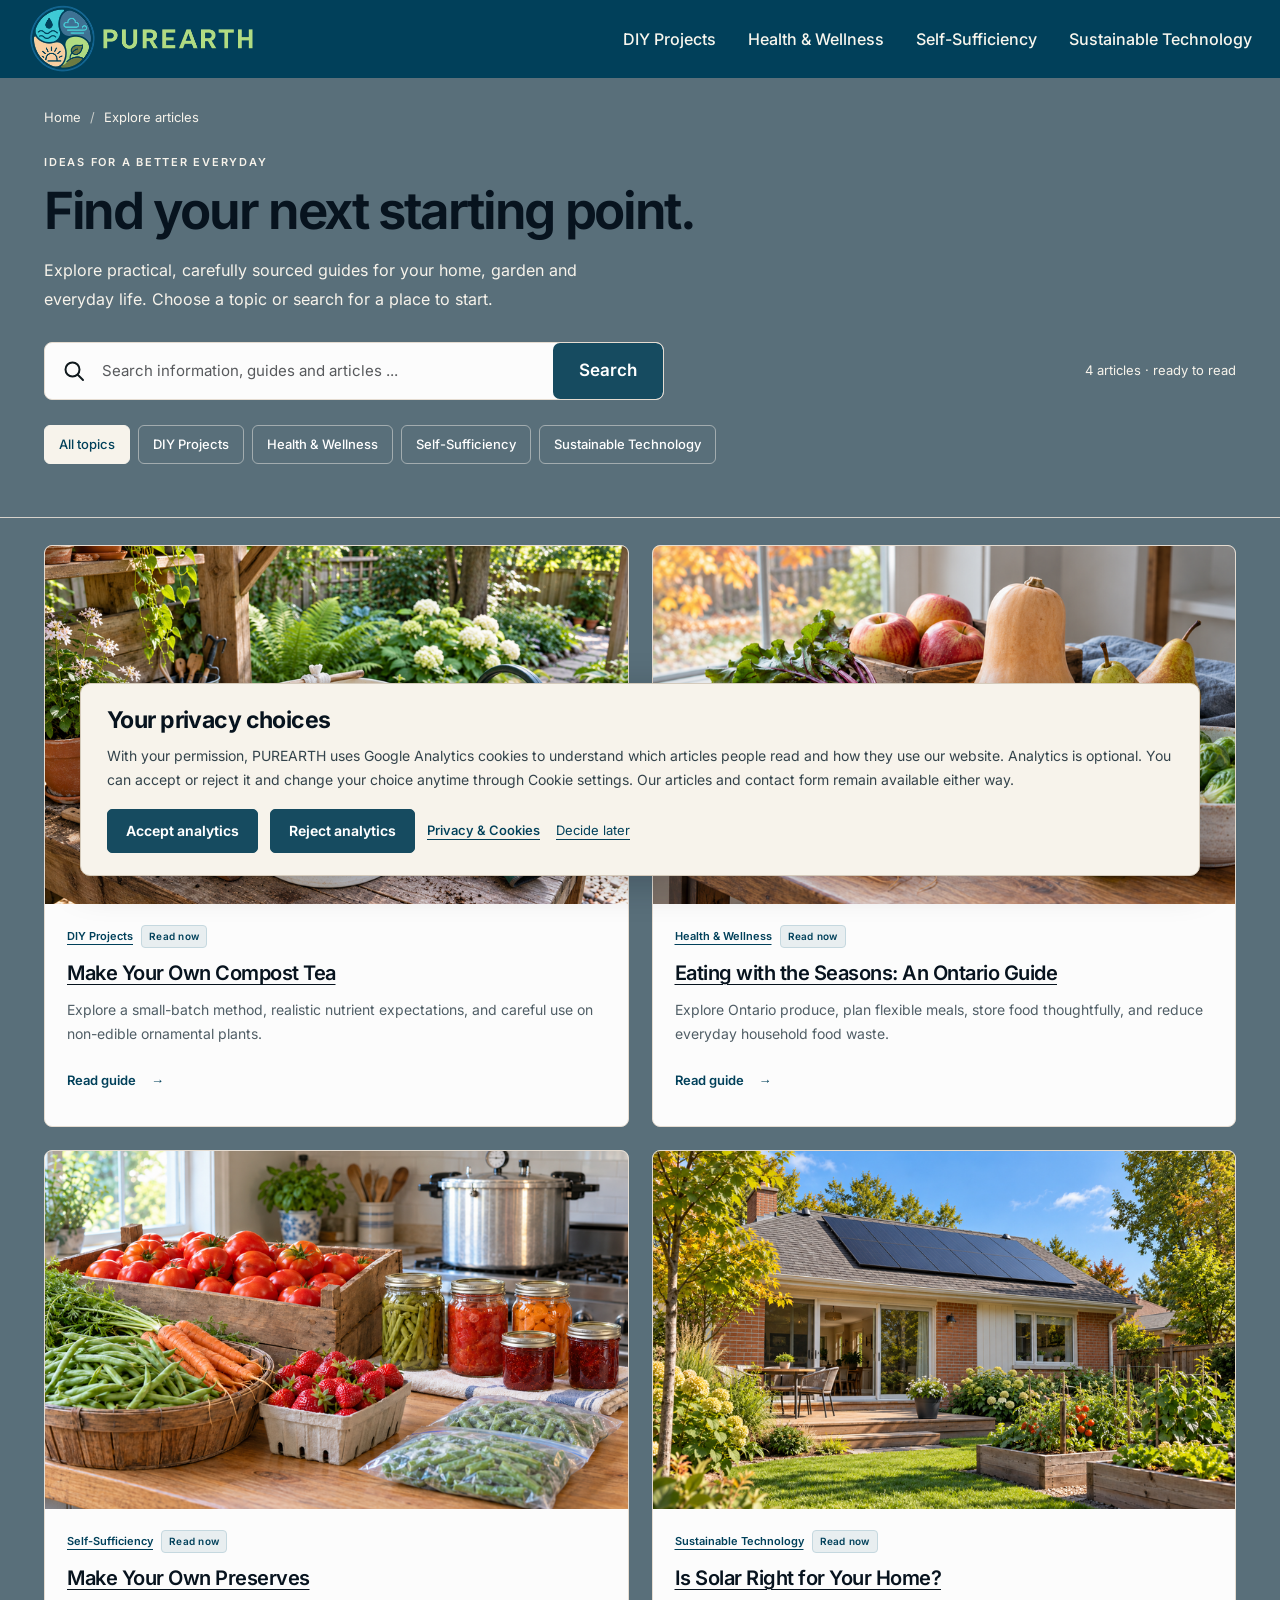
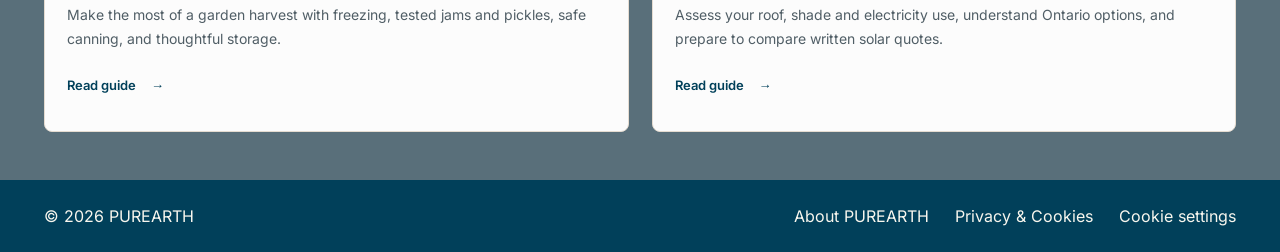
==== commit a49ee58a: "Add files via upload Website refinements and image updates." ====
--- a/articles.html
+++ b/articles.html
@@ -4,7 +4,7 @@
   <meta charset="utf-8">
   <meta name="viewport" content="width=device-width, initial-scale=1">
   <meta name="theme-color" content="#01405a">
-  <meta name="description" content="Find PUREARTH guides about practical projects, seasonal eating, home preservation, and residential solar, alongside upcoming ideas.">
+  <meta name="description" content="Find PUREARTH guides about practical projects, seasonal eating, home preservation, and residential solar in Hamilton, Ontario.">
   <title>Explore Articles | PUREARTH</title>
   <link rel="icon" href="assets/images/favicon.png" type="image/png">
   <link rel="preload" href="assets/fonts/inter-latin.woff2" as="font" type="font/woff2" crossorigin>
@@ -22,11 +22,11 @@
     <button class="menu-toggle" aria-expanded="false" aria-controls="main-nav" type="button"><svg viewBox="0 0 24 24" width="20" height="20" fill="none" aria-hidden="true"><path d="M4 6h16M4 12h16M4 18h16" stroke="currentColor" stroke-width="1.8" stroke-linecap="round"/></svg><span>Menu</span></button>
     <nav class="main-nav" id="main-nav" aria-label="Main navigation"><a href="diy-projects.html">DIY Projects</a><a href="health-wellness.html">Health &amp; Wellness</a><a href="self-sufficiency.html">Self-Sufficiency</a><a href="sustainable-technology.html">Sustainable Technology</a></nav>
   </div></header>
-<main id="main-content"><section class="page-top"><div class="container"><nav class="breadcrumbs" aria-label="Breadcrumb"><a href="index.html">Home</a><span aria-hidden="true">/</span><span aria-current="page">Explore articles</span></nav><div class="directory-header"><p class="eyebrow">Ideas for a better everyday</p><h1 class="page-title">Find your next starting point.</h1><p class="page-description">Explore our practical guides and the ideas we’re preparing next. Available guides are marked “Read now”; planned articles are marked “Coming soon”.</p></div><div class="directory-toolbar"><form class="search-form directory-search" action="articles.html" method="get" role="search" id="directory-search">
+<main id="main-content"><section class="page-top"><div class="container"><nav class="breadcrumbs" aria-label="Breadcrumb"><a href="index.html">Home</a><span aria-hidden="true">/</span><span aria-current="page">Explore articles</span></nav><div class="directory-header"><p class="eyebrow">Ideas for a better everyday</p><h1 class="page-title">Find your next starting point.</h1><p class="page-description">Explore practical, carefully sourced guides for your home, garden and everyday life. Choose a topic or search for a place to start.</p></div><div class="directory-toolbar"><form class="search-form directory-search" action="articles.html" method="get" role="search" id="directory-search">
     <label class="sr-only" for="directory-query">Search information, guides and articles</label><svg width="24" height="24" viewBox="0 0 24 24" fill="none" aria-hidden="true"><circle cx="10.5" cy="10.5" r="7" stroke="currentColor" stroke-width="2"/><path d="m16 16 5 5" stroke="currentColor" stroke-width="2" stroke-linecap="round"/></svg>
     <input id="directory-query" name="q" type="search" placeholder="Search information, guides and articles ..." maxlength="120" autocomplete="off">
     <button type="submit">Search</button>
-  </form><p class="results-count" id="results-count" role="status" aria-live="polite" aria-atomic="true">13 articles and ideas · 4 ready to read</p></div><div class="filter-row" role="group" aria-label="Filter articles by topic"><button class="filter-button" type="button" data-filter="all" aria-pressed="true">All topics</button><button class="filter-button" type="button" data-filter="diy" aria-pressed="false">DIY Projects</button><button class="filter-button" type="button" data-filter="wellness" aria-pressed="false">Health &amp; Wellness</button><button class="filter-button" type="button" data-filter="self" aria-pressed="false">Self-Sufficiency</button><button class="filter-button" type="button" data-filter="technology" aria-pressed="false">Sustainable Technology</button></div><noscript><p class="noscript-notice">All guides and upcoming ideas are shown below. Enable JavaScript to search or filter this collection.</p></noscript></div></section><section class="collection-section" aria-label="Articles and upcoming ideas"><div class="container"><div class="article-grid collection-grid" id="article-results"><article class="article-card" data-category="diy" data-published="true" data-search="make your own compost tea explore a small-batch method, realistic nutrient expectations, and careful use on non-edible ornamental plants. diy projects compost garden soil"><img src="assets/images/article-compost-tea.webp" alt="" width="640" height="395" loading="lazy" decoding="async"><div class="article-copy"><div class="article-meta"><a href="diy-projects.html">DIY Projects</a><span class="status-label status-published">Read now</span></div><h3><a href="make-your-own-compost-tea.html">Make Your Own Compost Tea</a></h3><p>Explore a small-batch method, realistic nutrient expectations, and careful use on non-edible ornamental plants.</p><a class="article-read-link" href="make-your-own-compost-tea.html" aria-label="Read Make Your Own Compost Tea">Read guide <span aria-hidden="true">→</span></a></div></article><article class="article-card" data-category="self" data-published="true" data-search="make your own preserves make the most of a garden harvest with freezing, tested jams and pickles, safe canning, and thoughtful storage. self-sufficiency food canning preserving harvest"><img src="assets/images/article-preserves.webp" alt="" width="640" height="395" loading="lazy" decoding="async"><div class="article-copy"><div class="article-meta"><a href="self-sufficiency.html">Self-Sufficiency</a><span class="status-label status-published">Read now</span></div><h3><a href="make-your-own-preserves.html">Make Your Own Preserves</a></h3><p>Make the most of a garden harvest with freezing, tested jams and pickles, safe canning, and thoughtful storage.</p><a class="article-read-link" href="make-your-own-preserves.html" aria-label="Read Make Your Own Preserves">Read guide <span aria-hidden="true">→</span></a></div></article><article class="article-card" data-category="wellness" data-published="true" data-search="eating with the seasons: an ontario guide explore ontario produce, plan flexible meals, store food thoughtfully, and reduce everyday household food waste. health &amp; wellness seasonal ontario hamilton food produce meals waste"><img src="assets/images/category-graphic-3.webp" alt="" width="640" height="395" loading="lazy" decoding="async"><div class="article-copy"><div class="article-meta"><a href="health-wellness.html">Health &amp; Wellness</a><span class="status-label status-published">Read now</span></div><h3><a href="eating-with-the-seasons-ontario.html">Eating with the Seasons: An Ontario Guide</a></h3><p>Explore Ontario produce, plan flexible meals, store food thoughtfully, and reduce everyday household food waste.</p><a class="article-read-link" href="eating-with-the-seasons-ontario.html" aria-label="Read Eating with the Seasons: An Ontario Guide">Read guide <span aria-hidden="true">→</span></a></div></article><article class="article-card" data-category="technology" data-published="true" data-search="is solar right for your home? assess your roof, shade and electricity use, understand ontario options, and prepare to compare written solar quotes. sustainable technology solar energy technology roof shade ontario hamilton"><img src="assets/images/article-eco-home.webp" alt="" width="640" height="395" loading="lazy" decoding="async"><div class="article-copy"><div class="article-meta"><a href="sustainable-technology.html">Sustainable Technology</a><span class="status-label status-published">Read now</span></div><h3><a href="is-solar-right-for-your-home.html">Is Solar Right for Your Home?</a></h3><p>Assess your roof, shade and electricity use, understand Ontario options, and prepare to compare written solar quotes.</p><a class="article-read-link" href="is-solar-right-for-your-home.html" aria-label="Read Is Solar Right for Your Home?">Read guide <span aria-hidden="true">→</span></a></div></article><article class="article-card" data-category="diy" data-published="false" data-search="make your own herb garden a forthcoming guide to planning a small herb garden, from choosing pots to finding the right spot. diy projects herbs garden pots plants"><img src="assets/images/article-herb-garden.webp" alt="" width="640" height="395" loading="lazy" decoding="async"><div class="article-copy"><div class="article-meta"><a href="diy-projects.html">DIY Projects</a><span class="status-label">Coming soon</span></div><h3><a href="diy-projects.html#herb-garden">Make Your Own Herb Garden</a></h3><p>A forthcoming guide to planning a small herb garden, from choosing pots to finding the right spot.</p></div></article><article class="article-card" data-category="technology" data-published="false" data-search="eco-friendly home upgrades a forthcoming look at home efficiency, thoughtful materials, and improvements worth understanding. sustainable technology home solar energy efficiency"><img src="assets/images/article-eco-home.webp" alt="" width="640" height="395" loading="lazy" decoding="async"><div class="article-copy"><div class="article-meta"><a href="sustainable-technology.html">Sustainable Technology</a><span class="status-label">Coming soon</span></div><h3><a href="sustainable-technology.html#eco-home">Eco-Friendly Home Upgrades</a></h3><p>A forthcoming look at home efficiency, thoughtful materials, and improvements worth understanding.</p></div></article><article class="article-card" data-category="diy" data-published="false" data-search="repair, reuse, reimagine ideas in development for giving familiar household items a useful second life. diy projects repair reuse waste"><img src="assets/images/category-graphic-1.webp" alt="" width="640" height="395" loading="lazy" decoding="async"><div class="article-copy"><div class="article-meta"><a href="diy-projects.html">DIY Projects</a><span class="status-label">Coming soon</span></div><h3><a href="diy-projects.html#repair-reuse">Repair, Reuse, Reimagine</a></h3><p>Ideas in development for giving familiar household items a useful second life.</p></div></article><article class="article-card" data-category="wellness" data-published="false" data-search="make room for everyday nature a planned collection of simple ways to bring more time outdoors into a busy week. health &amp; wellness nature outdoors mindful"><img src="assets/images/category-graphic-2.webp" alt="" width="640" height="395" loading="lazy" decoding="async"><div class="article-copy"><div class="article-meta"><a href="health-wellness.html">Health &amp; Wellness</a><span class="status-label">Coming soon</span></div><h3><a href="health-wellness.html#everyday-nature">Make Room for Everyday Nature</a></h3><p>A planned collection of simple ways to bring more time outdoors into a busy week.</p></div></article><article class="article-card" data-category="wellness" data-published="false" data-search="a more mindful home an upcoming exploration of calm spaces, considered routines, and everyday well-being. health &amp; wellness mindful wellness home"><img src="assets/images/article-herb-garden.webp" alt="" width="640" height="395" loading="lazy" decoding="async"><div class="article-copy"><div class="article-meta"><a href="health-wellness.html">Health &amp; Wellness</a><span class="status-label">Coming soon</span></div><h3><a href="health-wellness.html#mindful-home">A More Mindful Home</a></h3><p>An upcoming exploration of calm spaces, considered routines, and everyday well-being.</p></div></article><article class="article-card" data-category="wellness" data-published="false" data-search="small routines, lasting care thoughtful starting points for looking after yourself and the environment around you. health &amp; wellness routines wellness living"><img src="assets/images/category-graphic-2.webp" alt="" width="640" height="395" loading="lazy" decoding="async"><div class="article-copy"><div class="article-meta"><a href="health-wellness.html">Health &amp; Wellness</a><span class="status-label">Coming soon</span></div><h3><a href="health-wellness.html#thoughtful-routines">Small Routines, Lasting Care</a></h3><p>Thoughtful starting points for looking after yourself and the environment around you.</p></div></article><article class="article-card" data-category="self" data-published="false" data-search="start with seasonal growing a future guide to planning what to grow, with a hamilton-area perspective. self-sufficiency growing hamilton seasons garden"><img src="assets/images/article-herb-garden.webp" alt="" width="640" height="395" loading="lazy" decoding="async"><div class="article-copy"><div class="article-meta"><a href="self-sufficiency.html">Self-Sufficiency</a><span class="status-label">Coming soon</span></div><h3><a href="self-sufficiency.html#seasonal-growing">Start with Seasonal Growing</a></h3><p>A future guide to planning what to grow, with a Hamilton-area perspective.</p></div></article><article class="article-card" data-category="self" data-published="false" data-search="make more of your harvest ideas in development for organizing, storing, and making thoughtful use of what you grow. self-sufficiency harvest storage food waste"><img src="assets/images/category-graphic-3.webp" alt="" width="640" height="395" loading="lazy" decoding="async"><div class="article-copy"><div class="article-meta"><a href="self-sufficiency.html">Self-Sufficiency</a><span class="status-label">Coming soon</span></div><h3><a href="self-sufficiency.html#use-the-harvest">Make More of Your Harvest</a></h3><p>Ideas in development for organizing, storing, and making thoughtful use of what you grow.</p></div></article><article class="article-card" data-category="technology" data-published="false" data-search="a resource-wise home a planned overview of tools and habits for understanding how a home uses energy and water. sustainable technology water energy home efficiency"><img src="assets/images/article-eco-home.webp" alt="" width="640" height="395" loading="lazy" decoding="async"><div class="article-copy"><div class="article-meta"><a href="sustainable-technology.html">Sustainable Technology</a><span class="status-label">Coming soon</span></div><h3><a href="sustainable-technology.html#resource-wise">A Resource-Wise Home</a></h3><p>A planned overview of tools and habits for understanding how a home uses energy and water.</p></div></article></div><div class="no-results" id="no-results" hidden><h2>No matching topics yet.</h2><p>Try a broader search, such as “garden”, “home”, or “energy”.</p><button class="button" id="reset-search" type="button">Show all topics</button></div></div></section></main>
+  </form><p class="results-count" id="results-count" role="status" aria-live="polite" aria-atomic="true">4 articles ready to read</p></div><div class="filter-row" role="group" aria-label="Filter articles by topic"><button class="filter-button" type="button" data-filter="all" aria-pressed="true">All topics</button><button class="filter-button" type="button" data-filter="diy" aria-pressed="false">DIY Projects</button><button class="filter-button" type="button" data-filter="wellness" aria-pressed="false">Health &amp; Wellness</button><button class="filter-button" type="button" data-filter="self" aria-pressed="false">Self-Sufficiency</button><button class="filter-button" type="button" data-filter="technology" aria-pressed="false">Sustainable Technology</button></div><noscript><p class="noscript-notice">All articles are shown below. Enable JavaScript to search or filter this collection.</p></noscript></div></section><section class="collection-section" aria-label="Articles"><div class="container"><div class="article-grid collection-grid directory-collection" id="article-results"><article class="article-card" data-category="diy" data-published="true" data-search="make your own compost tea explore a small-batch method, realistic nutrient expectations, and careful use on non-edible ornamental plants. diy projects compost garden soil"><img src="assets/images/article-compost-tea-final.webp" srcset="assets/images/article-compost-tea-final-480.webp 480w, assets/images/article-compost-tea-final-800.webp 800w, assets/images/article-compost-tea-final.webp 1584w" sizes="(max-width: 620px) calc(100vw - 36px), (max-width: 1200px) calc((100vw - 79px) / 2), (max-width: 1688px) calc((100vw - 111px) / 2), 789px" alt="" width="1584" height="993" loading="lazy" decoding="async"><div class="article-copy"><div class="article-meta"><a href="diy-projects.html">DIY Projects</a><span class="status-label status-published">Read now</span></div><h3><a href="make-your-own-compost-tea.html">Make Your Own Compost Tea</a></h3><p>Explore a small-batch method, realistic nutrient expectations, and careful use on non-edible ornamental plants.</p><a class="article-read-link" href="make-your-own-compost-tea.html" aria-label="Read Make Your Own Compost Tea">Read guide <span aria-hidden="true">→</span></a></div></article><article class="article-card" data-category="wellness" data-published="true" data-search="eating with the seasons: an ontario guide explore ontario produce, plan flexible meals, store food thoughtfully, and reduce everyday household food waste. health &amp; wellness seasonal ontario hamilton food produce meals waste"><img src="assets/images/article-seasonal-eating-final.webp" srcset="assets/images/article-seasonal-eating-final-480.webp 480w, assets/images/article-seasonal-eating-final-800.webp 800w, assets/images/article-seasonal-eating-final.webp 1586w" sizes="(max-width: 620px) calc(100vw - 36px), (max-width: 1200px) calc((100vw - 79px) / 2), (max-width: 1688px) calc((100vw - 111px) / 2), 789px" alt="" width="1586" height="992" loading="lazy" decoding="async"><div class="article-copy"><div class="article-meta"><a href="health-wellness.html">Health &amp; Wellness</a><span class="status-label status-published">Read now</span></div><h3><a href="eating-with-the-seasons-ontario.html">Eating with the Seasons: An Ontario Guide</a></h3><p>Explore Ontario produce, plan flexible meals, store food thoughtfully, and reduce everyday household food waste.</p><a class="article-read-link" href="eating-with-the-seasons-ontario.html" aria-label="Read Eating with the Seasons: An Ontario Guide">Read guide <span aria-hidden="true">→</span></a></div></article><article class="article-card" data-category="self" data-published="true" data-search="make your own preserves make the most of a garden harvest with freezing, tested jams and pickles, safe canning, and thoughtful storage. self-sufficiency food canning preserving harvest"><img src="assets/images/article-preserves-final.webp" srcset="assets/images/article-preserves-final-480.webp 480w, assets/images/article-preserves-final-800.webp 800w, assets/images/article-preserves-final.webp 1586w" sizes="(max-width: 620px) calc(100vw - 36px), (max-width: 1200px) calc((100vw - 79px) / 2), (max-width: 1688px) calc((100vw - 111px) / 2), 789px" alt="" width="1586" height="992" loading="lazy" decoding="async"><div class="article-copy"><div class="article-meta"><a href="self-sufficiency.html">Self-Sufficiency</a><span class="status-label status-published">Read now</span></div><h3><a href="make-your-own-preserves.html">Make Your Own Preserves</a></h3><p>Make the most of a garden harvest with freezing, tested jams and pickles, safe canning, and thoughtful storage.</p><a class="article-read-link" href="make-your-own-preserves.html" aria-label="Read Make Your Own Preserves">Read guide <span aria-hidden="true">→</span></a></div></article><article class="article-card" data-category="technology" data-published="true" data-search="is solar right for your home? assess your roof, shade and electricity use, understand ontario options, and prepare to compare written solar quotes. sustainable technology solar energy technology roof shade ontario hamilton"><img src="assets/images/article-home-solar-final.webp" srcset="assets/images/article-home-solar-final-480.webp 480w, assets/images/article-home-solar-final-800.webp 800w, assets/images/article-home-solar-final.webp 1586w" sizes="(max-width: 620px) calc(100vw - 36px), (max-width: 1200px) calc((100vw - 79px) / 2), (max-width: 1688px) calc((100vw - 111px) / 2), 789px" alt="" width="1586" height="992" loading="lazy" decoding="async"><div class="article-copy"><div class="article-meta"><a href="sustainable-technology.html">Sustainable Technology</a><span class="status-label status-published">Read now</span></div><h3><a href="is-solar-right-for-your-home.html">Is Solar Right for Your Home?</a></h3><p>Assess your roof, shade and electricity use, understand Ontario options, and prepare to compare written solar quotes.</p><a class="article-read-link" href="is-solar-right-for-your-home.html" aria-label="Read Is Solar Right for Your Home?">Read guide <span aria-hidden="true">→</span></a></div></article></div><div class="no-results" id="no-results" hidden><h2>No matching articles.</h2><p>Try a broader search, such as “garden”, “home”, or “energy”.</p><button class="button" id="reset-search" type="button">Show all articles</button></div></div></section></main>
 <footer class="site-footer"><div class="container footer-inner"><p>© 2026 PUREARTH</p><nav aria-label="Footer"><a href="about.html">About PUREARTH</a><a href="privacy.html">Privacy &amp; Cookies</a><a href="privacy.html#choices" data-cookie-settings>Cookie settings</a></nav></div></footer>
 <section class="privacy-banner" id="privacy-banner" aria-labelledby="privacy-banner-title" hidden><div class="privacy-banner-copy"><h2 id="privacy-banner-title">Your privacy choices</h2><p>With your permission, PUREARTH uses Google Analytics cookies to understand which articles people read and how they use our website. Analytics is optional. You can accept or reject it and change your choice anytime through Cookie settings. Our articles and contact form remain available either way.</p></div><div class="privacy-actions"><button class="privacy-button" type="button" data-consent="granted">Accept analytics</button><button class="privacy-button" type="button" data-consent="denied">Reject analytics</button><a href="privacy.html">Privacy &amp; Cookies</a><button class="privacy-later" id="privacy-later" type="button">Decide later</button></div></section>
 <dialog class="privacy-dialog" id="privacy-dialog" aria-labelledby="privacy-dialog-title" aria-describedby="privacy-dialog-description"><h2 id="privacy-dialog-title">Your privacy choices</h2><p id="privacy-dialog-description">Analytics is optional and off until you accept. Essential browser storage remembers your choice. You can browse our articles and use the contact form with analytics off.</p><p class="privacy-choice-status" data-consent-status></p><div class="privacy-actions"><button class="privacy-button" type="button" data-consent="granted">Accept analytics</button><button class="privacy-button" type="button" data-consent="denied">Reject analytics</button></div><div class="privacy-dialog-links"><a href="privacy.html">Read Privacy &amp; Cookies</a><button class="privacy-later" id="privacy-close" type="button">Close settings</button></div></dialog>
--- a/assets/styles.css
+++ b/assets/styles.css
@@ -115,6 +115,9 @@
 .collection-section .section-heading { margin-bottom: 22px; align-items: end; }
 .collection-section .section-heading p { margin: 7px 0 0; color: var(--cream); font-size: 14px; }
 .collection-grid { grid-template-columns: repeat(3, minmax(0, 1fr)); gap: 23px; }
+.directory-collection { grid-template-columns: repeat(2, minmax(0, 1fr)); }
+.category-collection .article-card:only-child { grid-column: 1 / -1; display: grid; grid-template-columns: minmax(0, 1fr) minmax(0, 1.15fr); align-items: center; }
+.category-collection .article-card:only-child .article-copy { padding: clamp(24px, 3.5vw, 48px); }
 .article-card[id] { scroll-margin-top: 30px; }
 .article-card:target { outline: 3px solid #f9cfa1; outline-offset: 5px; }
 .article-meta { display: flex; gap: 8px; align-items: center; flex-wrap: wrap; margin-bottom: 12px; }
@@ -230,6 +233,8 @@
 }
 
 @media (max-width: 620px) {
+  .category-collection .article-card:only-child { display: flex; }
+  .category-collection .article-card:only-child .article-copy { padding: 20px; }
   .container { width: calc(100% - 36px); }
   .header-inner { width: calc(100% - 32px); min-height: 70px; }
   .brand img { width: 190px; height: 60px; }
